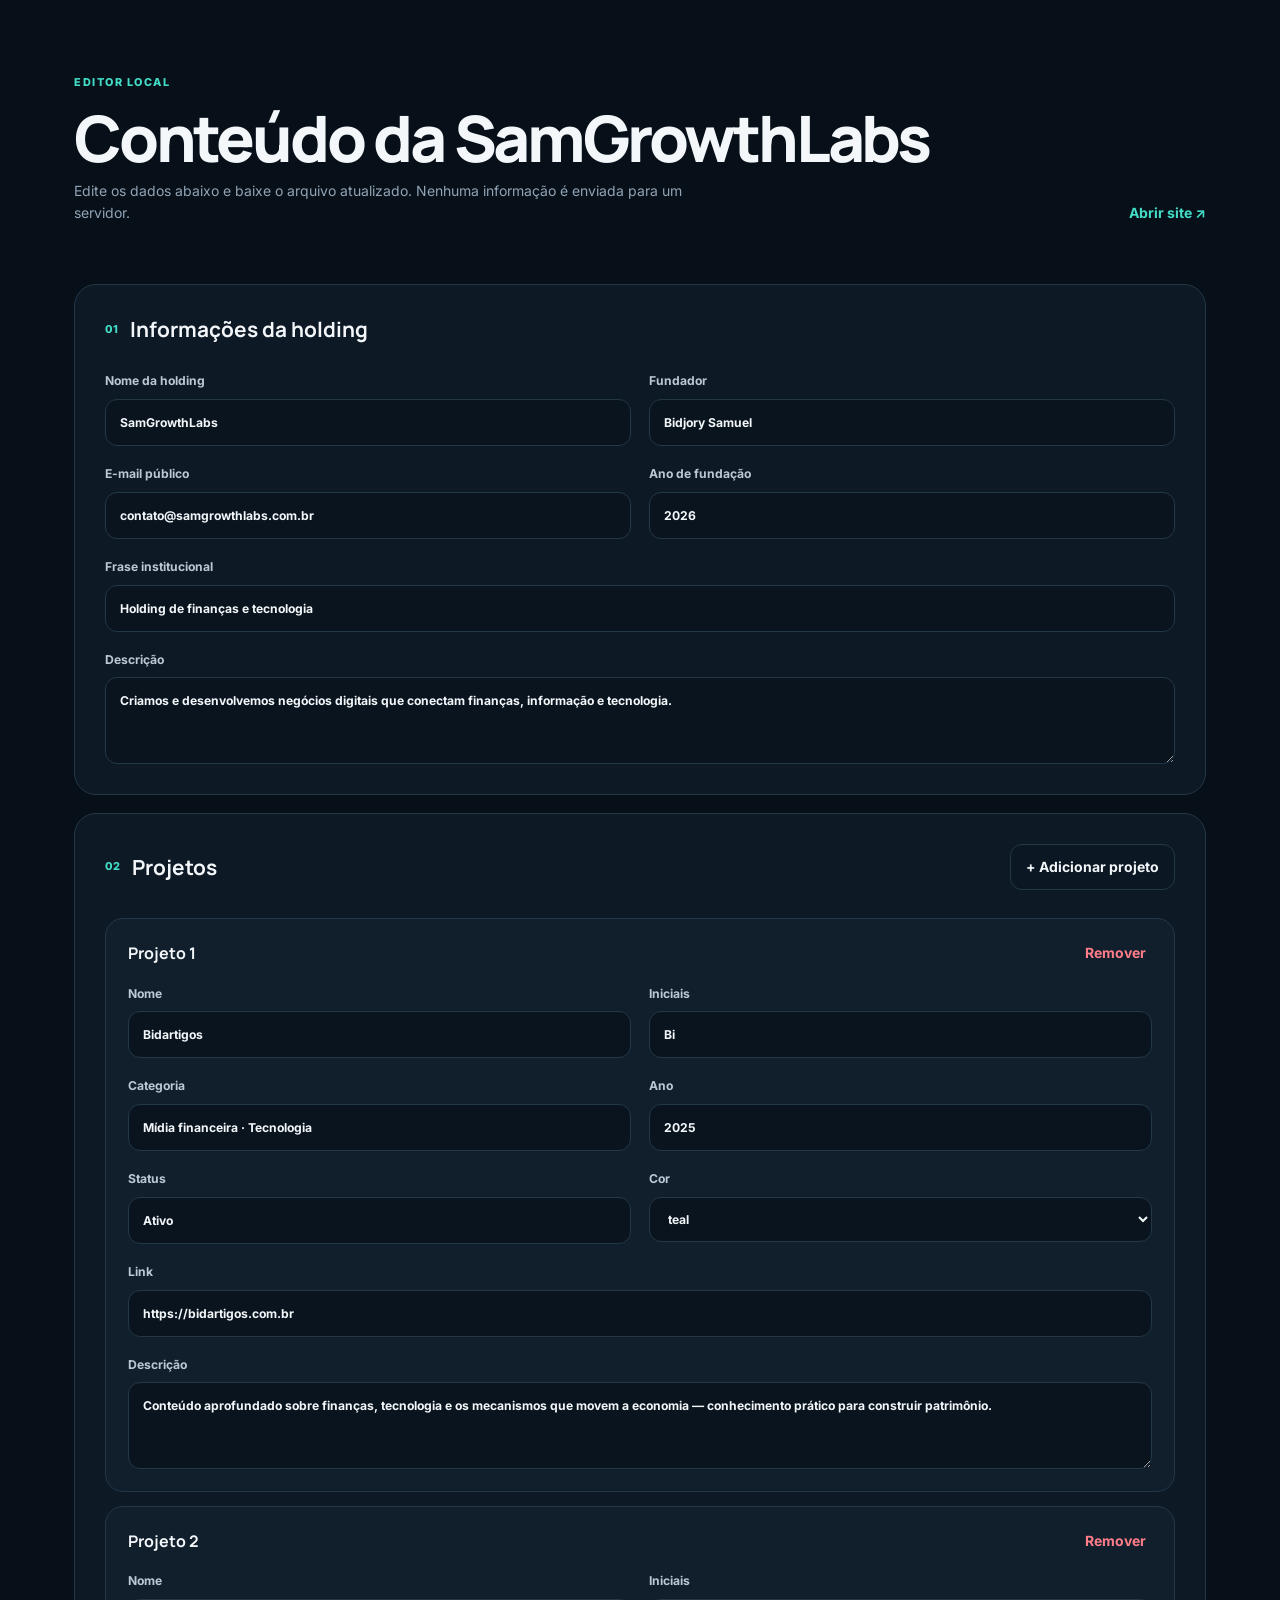
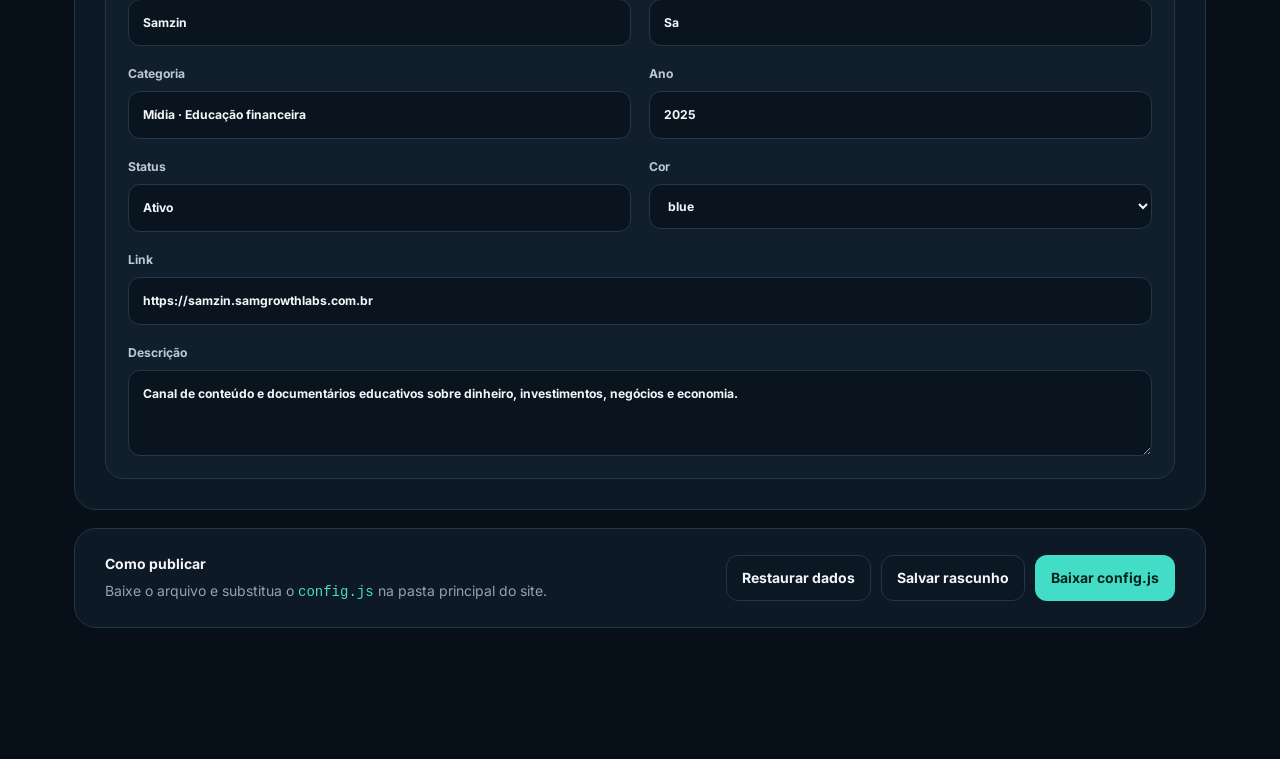
==== admin/index.html @ ef07c82f "ajustar o layout" ====
<!DOCTYPE html><html lang="pt-br"><head><meta charset="UTF-8"><meta name="viewport" content="width=device-width,initial-scale=1"><meta name="robots" content="noindex,nofollow"><title>Editor de conteúdo · SamGrowthLabs</title><link href="https://fonts.googleapis.com/css2?family=Inter:wght@400;500;600;700&family=Manrope:wght@600;700;800&display=swap" rel="stylesheet"><link rel="stylesheet" href="/admin/style.css"></head><body>
<header class="admin-header"><div><span class="admin-badge">Editor local</span><h1>Conteúdo da SamGrowthLabs</h1><p>Edite os dados abaixo e baixe o arquivo atualizado. Nenhuma informação é enviada para um servidor.</p></div><a href="/" target="_blank">Abrir site ↗</a></header>
<main class="admin-shell">
<section class="admin-panel"><div class="panel-title"><div><span>01</span><h2>Informações da holding</h2></div></div><div class="form-grid"><label>Nome da holding<input id="company-name"></label><label>Fundador<input id="company-founder"></label><label>E-mail público<input id="company-email" type="email"></label><label>Ano de fundação<input id="company-year" type="number"></label><label class="full">Frase institucional<input id="company-tagline"></label><label class="full">Descrição<textarea id="company-description" rows="3"></textarea></label></div></section>
<section class="admin-panel"><div class="panel-title"><div><span>02</span><h2>Projetos</h2></div><button class="button secondary" id="add-project" type="button">+ Adicionar projeto</button></div><div id="project-list" class="project-editor-list"></div></section>
<section class="admin-actions"><div><strong>Como publicar</strong><p>Baixe o arquivo e substitua o <code>config.js</code> na pasta principal do site.</p></div><div class="action-buttons"><button class="button secondary" id="reset" type="button">Restaurar dados</button><button class="button secondary" id="save-draft" type="button">Salvar rascunho</button><button class="button primary" id="download" type="button">Baixar config.js</button></div></section><p class="notice" id="notice" role="status"></p>
</main><script src="/config.js"></script><script src="/admin/script.js"></script></body></html>
---- admin/style.css ----
:root{--bg:#071019;--surface:#0d1925;--surface2:#111f2d;--text:#f3f7fa;--muted:#91a3b5;--line:#233747;--accent:#43ddc7;--danger:#ff7c89;--radius:22px}*{box-sizing:border-box}body{margin:0;background:var(--bg);color:var(--text);font:14px/1.6 Inter,sans-serif}button,input,textarea,select{font:inherit}.admin-header{max-width:1180px;margin:auto;padding:70px 24px 35px;display:flex;justify-content:space-between;align-items:end;gap:30px}.admin-header h1{margin:12px 0 8px;font:800 clamp(2.2rem,5vw,4rem)/1.05 Manrope,sans-serif;letter-spacing:-.05em}.admin-header p{max-width:650px;margin:0;color:var(--muted)}.admin-header>a{color:var(--accent);text-decoration:none;font-weight:700}.admin-badge{color:var(--accent);font-size:.68rem;font-weight:800;letter-spacing:.14em;text-transform:uppercase}.admin-shell{max-width:1180px;margin:auto;padding:25px 24px 80px}.admin-panel{margin-bottom:18px;padding:30px;border:1px solid var(--line);border-radius:var(--radius);background:var(--surface)}.panel-title{display:flex;justify-content:space-between;align-items:center;gap:20px;margin-bottom:28px}.panel-title>div{display:flex;align-items:center;gap:12px}.panel-title span{color:var(--accent);font-size:.68rem;font-weight:800}.panel-title h2{margin:0;font:700 1.3rem Manrope,sans-serif}.form-grid{display:grid;grid-template-columns:1fr 1fr;gap:18px}.full{grid-column:1/-1}label{display:flex;flex-direction:column;gap:8px;color:#bcc9d4;font-size:.76rem;font-weight:700}input,textarea,select{width:100%;padding:13px 14px;border:1px solid var(--line);border-radius:12px;outline:0;background:#09141e;color:var(--text);transition:.2s}input:focus,textarea:focus,select:focus{border-color:var(--accent);box-shadow:0 0 0 3px rgba(67,221,199,.08)}textarea{resize:vertical}.project-editor{padding:22px;border:1px solid var(--line);border-radius:18px;background:var(--surface2)}.project-editor+.project-editor{margin-top:14px}.project-editor-head{display:flex;justify-content:space-between;align-items:center;margin-bottom:18px}.project-editor-head strong{font:700 1rem Manrope,sans-serif}.remove-project{border:0;background:none;color:var(--danger);cursor:pointer;font-weight:700}.button{padding:11px 15px;border:1px solid transparent;border-radius:12px;cursor:pointer;font-weight:700}.primary{background:var(--accent);color:#03241e}.secondary{border-color:var(--line);background:#0b1722;color:var(--text)}.admin-actions{padding:24px 30px;display:flex;justify-content:space-between;align-items:center;gap:30px;border:1px solid var(--line);border-radius:var(--radius);background:var(--surface)}.admin-actions p{margin:4px 0 0;color:var(--muted)}code{color:var(--accent)}.action-buttons{display:flex;gap:10px;flex-wrap:wrap}.notice{min-height:24px;color:var(--accent);text-align:right}@media(max-width:720px){.admin-header,.admin-actions,.panel-title{align-items:flex-start;flex-direction:column}.form-grid{grid-template-columns:1fr}.full{grid-column:auto}.admin-panel{padding:20px}.action-buttons{width:100%;flex-direction:column}.action-buttons .button{width:100%}}
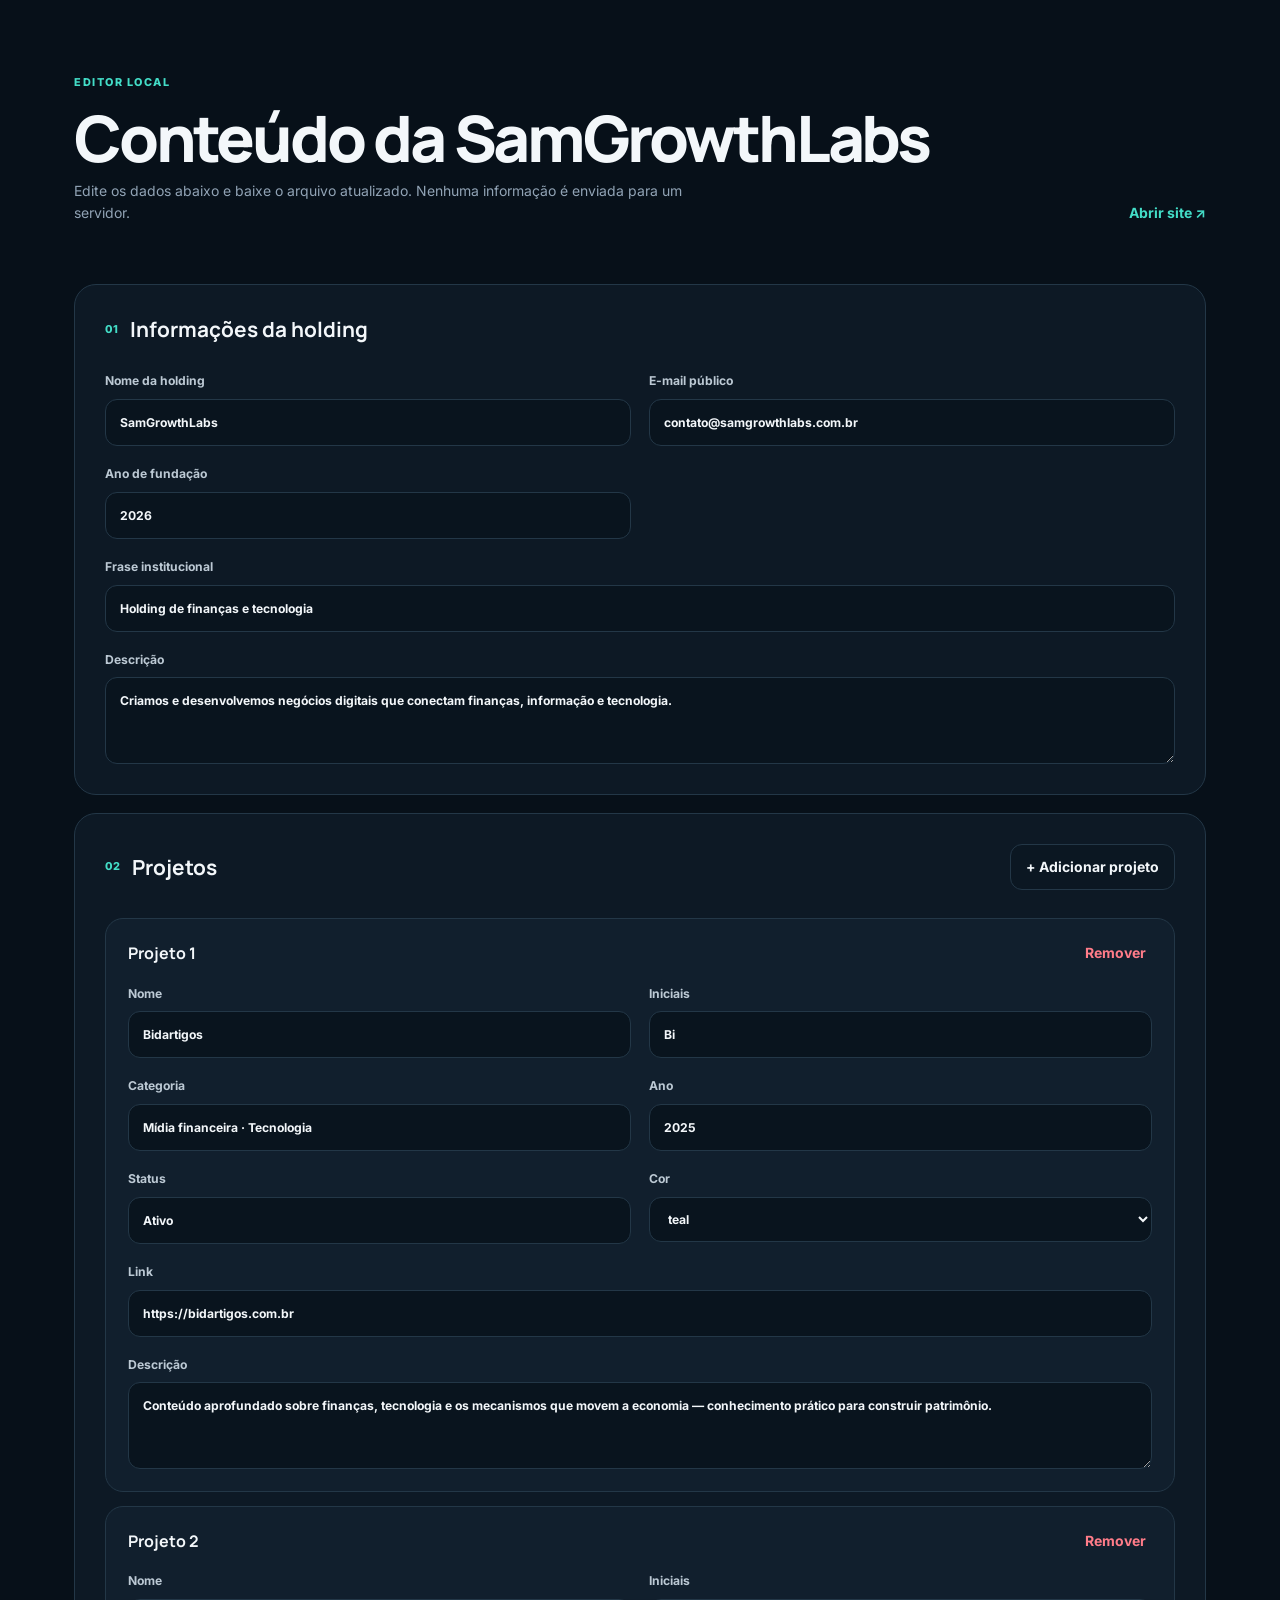
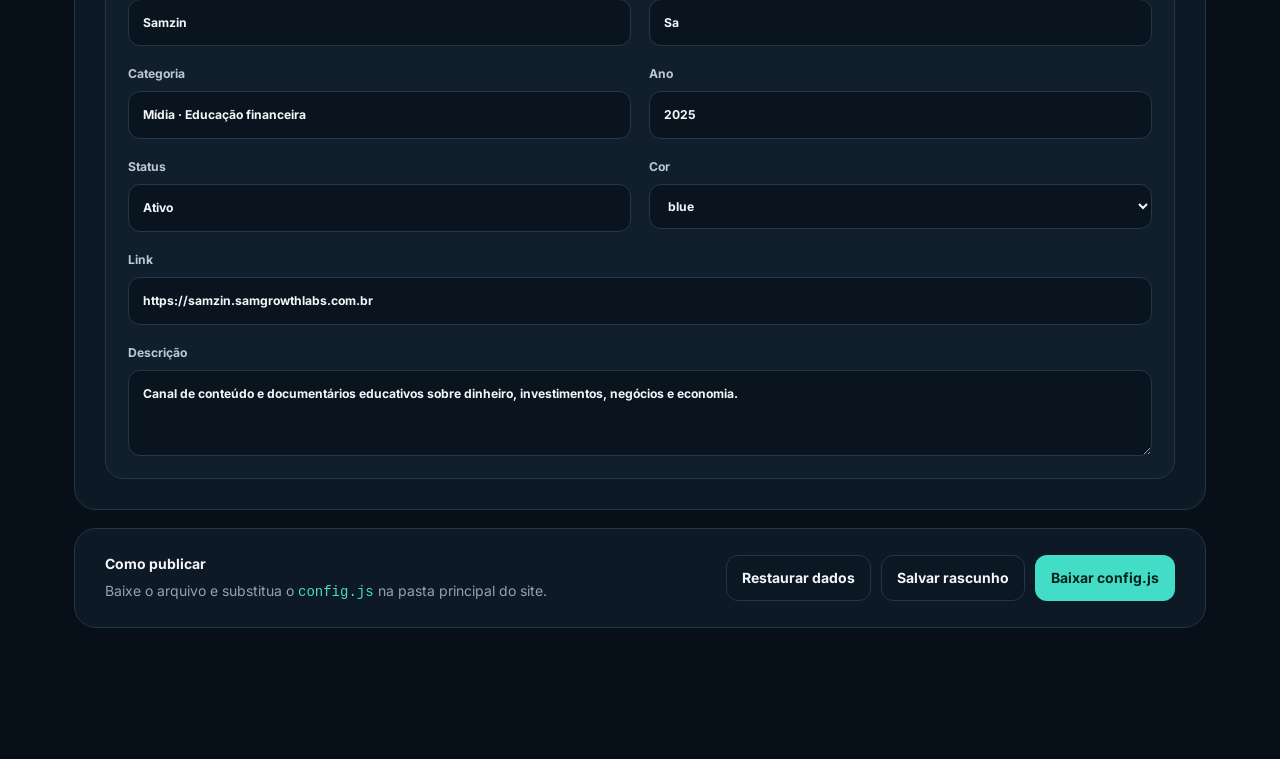
==== commit ce981a83: "ajustar o layout" ====
--- a/admin/index.html
+++ b/admin/index.html
@@ -1,7 +1,7 @@
 <!DOCTYPE html><html lang="pt-br"><head><meta charset="UTF-8"><meta name="viewport" content="width=device-width,initial-scale=1"><meta name="robots" content="noindex,nofollow"><title>Editor de conteúdo · SamGrowthLabs</title><link href="https://fonts.googleapis.com/css2?family=Inter:wght@400;500;600;700&family=Manrope:wght@600;700;800&display=swap" rel="stylesheet"><link rel="stylesheet" href="/admin/style.css"></head><body>
 <header class="admin-header"><div><span class="admin-badge">Editor local</span><h1>Conteúdo da SamGrowthLabs</h1><p>Edite os dados abaixo e baixe o arquivo atualizado. Nenhuma informação é enviada para um servidor.</p></div><a href="/" target="_blank">Abrir site ↗</a></header>
 <main class="admin-shell">
-<section class="admin-panel"><div class="panel-title"><div><span>01</span><h2>Informações da holding</h2></div></div><div class="form-grid"><label>Nome da holding<input id="company-name"></label><label>Fundador<input id="company-founder"></label><label>E-mail público<input id="company-email" type="email"></label><label>Ano de fundação<input id="company-year" type="number"></label><label class="full">Frase institucional<input id="company-tagline"></label><label class="full">Descrição<textarea id="company-description" rows="3"></textarea></label></div></section>
+<section class="admin-panel"><div class="panel-title"><div><span>01</span><h2>Informações da holding</h2></div></div><div class="form-grid"><label>Nome da holding<input id="company-name"></label><label>E-mail público<input id="company-email" type="email"></label><label>Ano de fundação<input id="company-year" type="number"></label><label class="full">Frase institucional<input id="company-tagline"></label><label class="full">Descrição<textarea id="company-description" rows="3"></textarea></label></div></section>
 <section class="admin-panel"><div class="panel-title"><div><span>02</span><h2>Projetos</h2></div><button class="button secondary" id="add-project" type="button">+ Adicionar projeto</button></div><div id="project-list" class="project-editor-list"></div></section>
 <section class="admin-actions"><div><strong>Como publicar</strong><p>Baixe o arquivo e substitua o <code>config.js</code> na pasta principal do site.</p></div><div class="action-buttons"><button class="button secondary" id="reset" type="button">Restaurar dados</button><button class="button secondary" id="save-draft" type="button">Salvar rascunho</button><button class="button primary" id="download" type="button">Baixar config.js</button></div></section><p class="notice" id="notice" role="status"></p>
 </main><script src="/config.js"></script><script src="/admin/script.js"></script></body></html>
